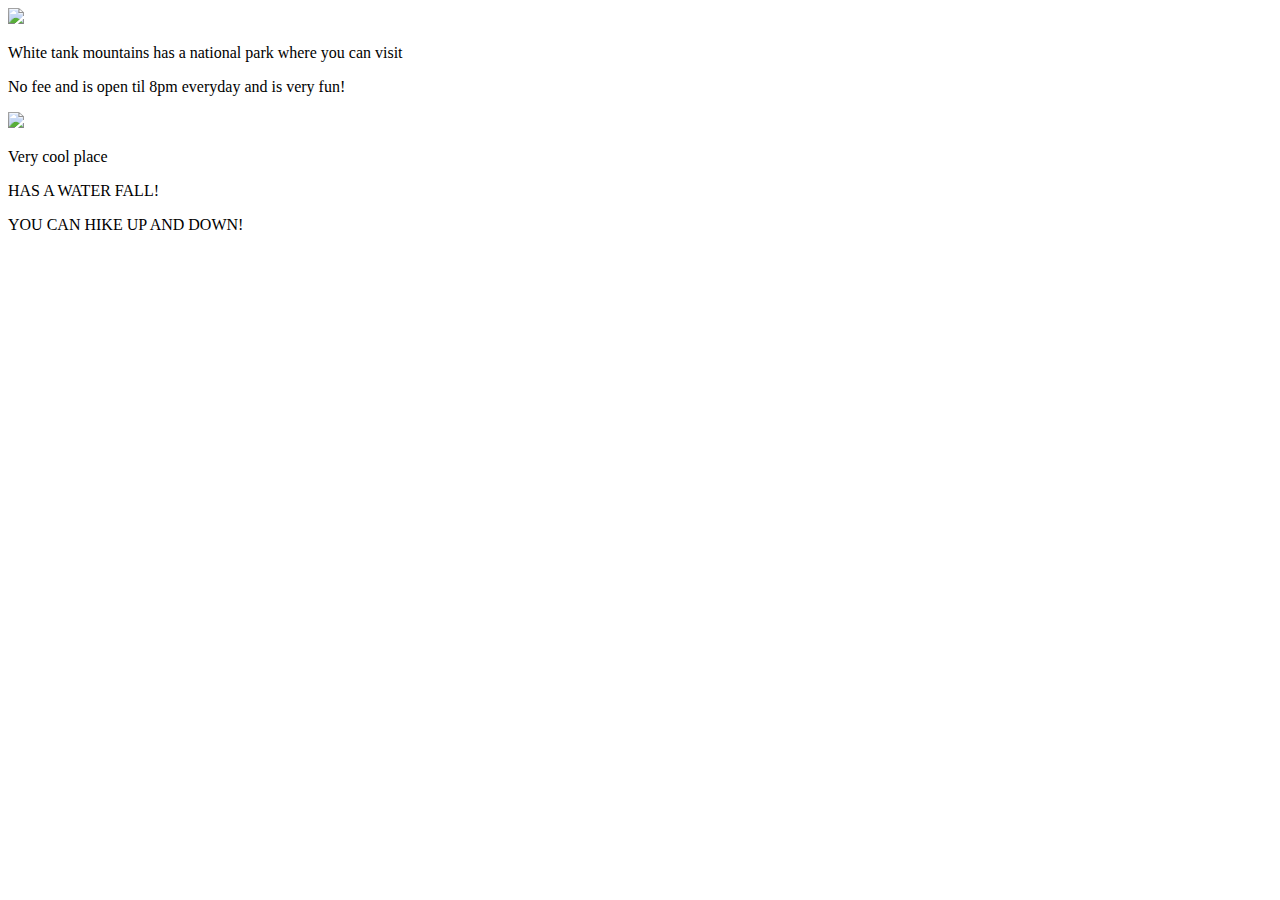
==== CLASSFLEX1.html @ 421ccd5e "Add files via upload" ====
<!DOCTYPE html>
<html lang="en">
<head>
    <meta charset="UTF-8">
    <meta http-equiv="X-UA-Compatible" content="IE=edge">
    <meta name="viewport" content="width=device-width, initial-scale=1.0">
    <title>CLass-flex-1</title>
    <link rel="stylesheet" href="/remake8-25/CLASSFLEX1.css">
</head>
<body>
    <div class="MAIN">
        <div class="LEFT">
            <div class="BOX1"><img src="/remake8-25/FLEX1-IMAGES/PICTURE1.jpg"></div>
            <div class="BOX2"><p>White tank mountains has a national park where you can visit</p></div>
        </div>
        <div class="MIDDLE1">
            <div class="BOX3"><p>No fee and is open til 8pm everyday and is very fun!</p></div>
            <div class="BOX4"><img src="/remake8-25/FLEX1-IMAGES/PICTURE2.jpg"></div>
        </div>
        <div class="MIDDLE2">
            <div class="BOX5"><p>Very cool place</p></div>
            <div class="BOX6"><p>HAS A WATER FALL!</p></div>
            <div class="BOX7"><p>YOU CAN HIKE UP AND DOWN!</p></div>
        </div>
        <div class="RIGHT">
            <div class="BOX8"><iframe src="https://www.youtube.com/embed/Kg2mqi9YJwY" title="YouTube video player" frameborder="0" allow="accelerometer; autoplay; clipboard-write; encrypted-media; gyroscope; picture-in-picture" allowfullscreen></iframe></div>
            <div class="BOX9"><iframe src="https://www.google.com/maps/embed?pb=!1m18!1m12!1m3!1d3323.106488488179!2d-112.5061226845699!3d33.602541380730685!2m3!1f0!2f0!3f0!3m2!1i1024!2i768!4f13.1!3m3!1m2!1s0x872b4e16868ca2c5%3A0x3b0c86046a20b963!2sWhite%20Tank%20Mountain%20Regional%20Park%20Family%20Campground!5e0!3m2!1sen!2sus!4v1661901452884!5m2!1sen!2sus" style="border:0;" allowfullscreen="" loading="lazy" referrerpolicy="no-referrer-when-downgrade"></iframe></div>
        </div>
    </div>
</body>
</html>
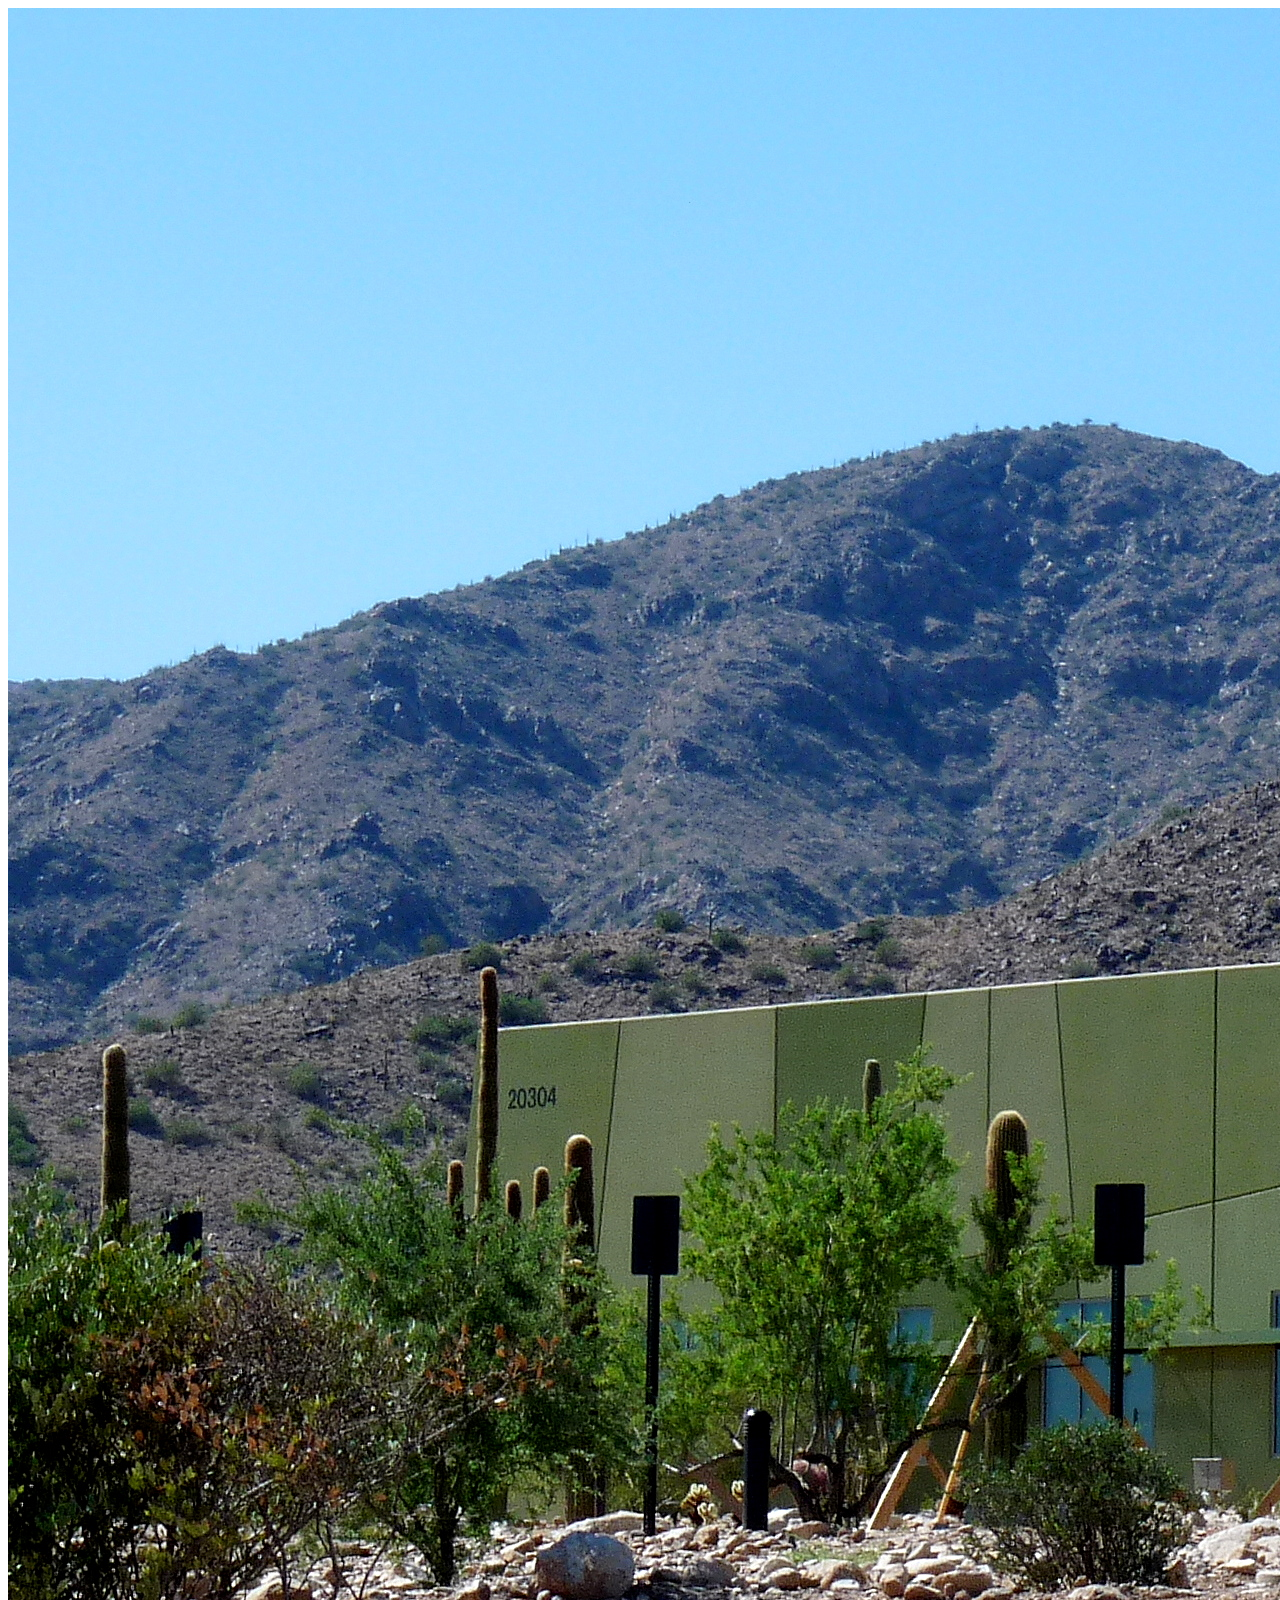
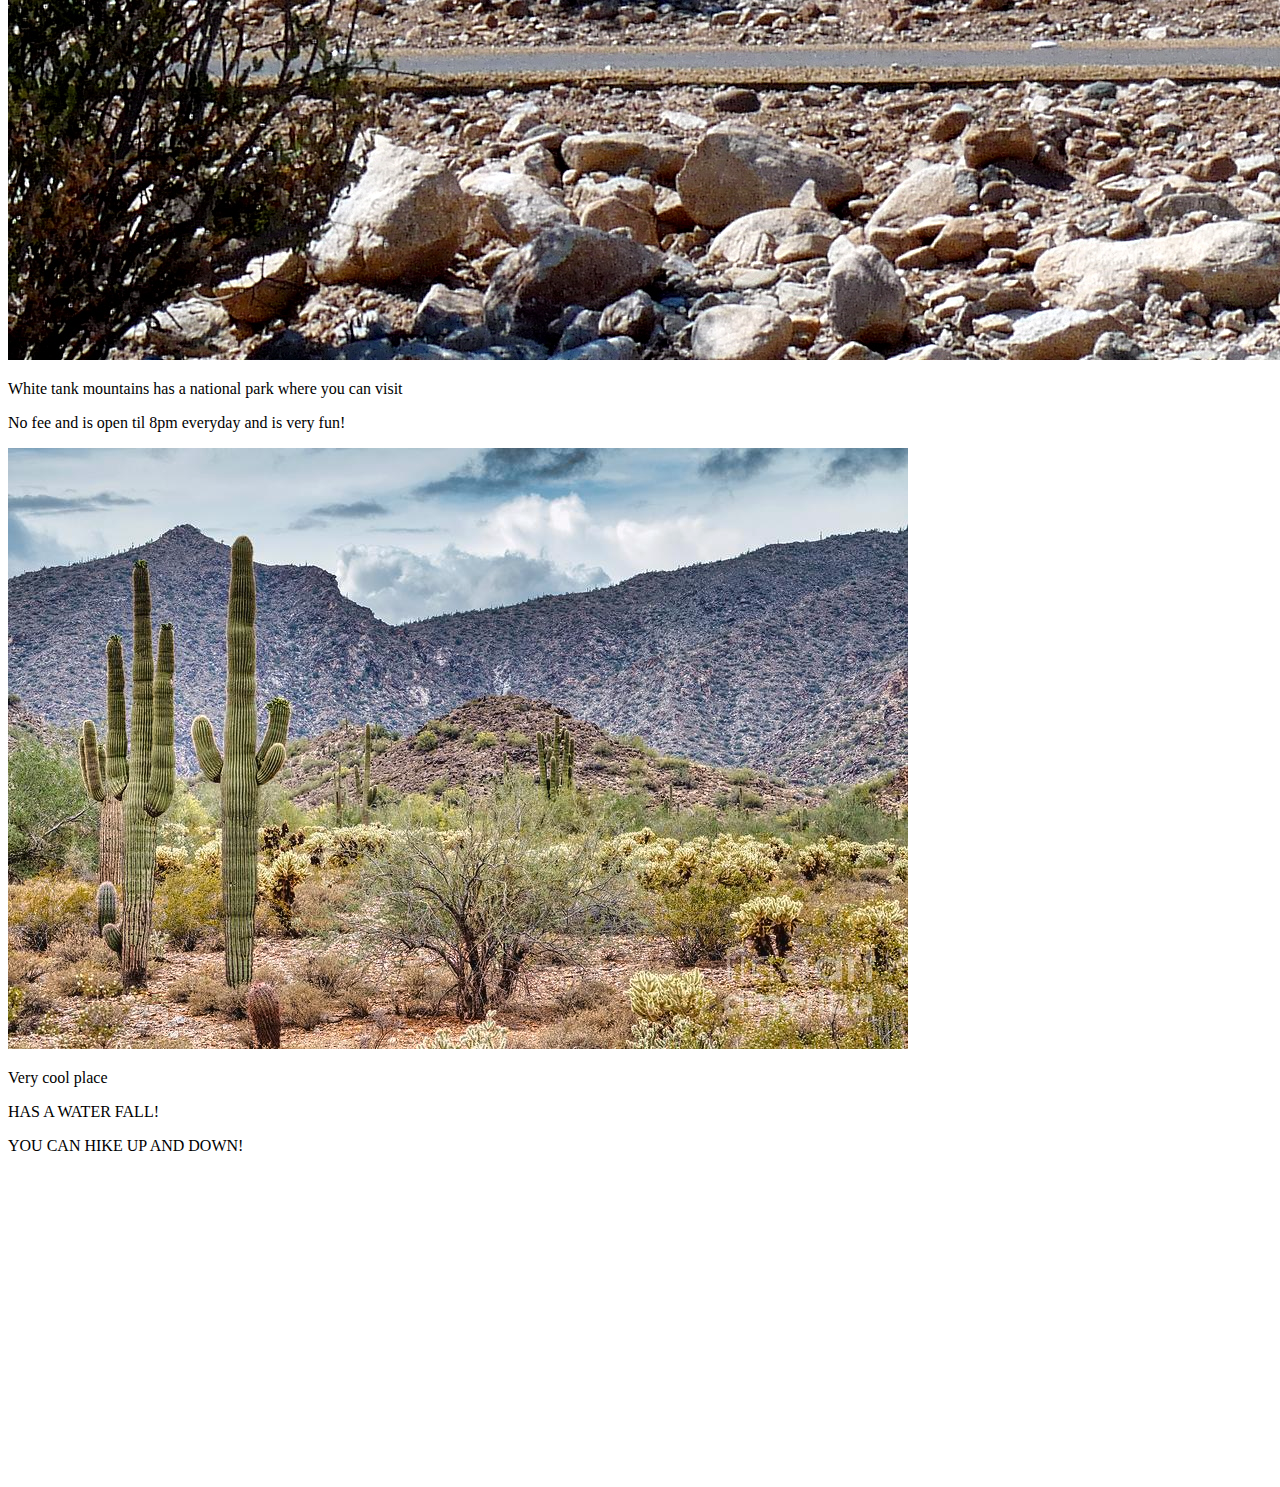
==== commit 92b3e37c: "Update CLASSFLEX1.html" ====
--- a/CLASSFLEX1.html
+++ b/CLASSFLEX1.html
@@ -10,12 +10,12 @@
 <body>
     <div class="MAIN">
         <div class="LEFT">
-            <div class="BOX1"><img src="/remake8-25/FLEX1-IMAGES/PICTURE1.jpg"></div>
+            <div class="BOX1"><img src="./PICTURE1.jpg"></div>
             <div class="BOX2"><p>White tank mountains has a national park where you can visit</p></div>
         </div>
         <div class="MIDDLE1">
             <div class="BOX3"><p>No fee and is open til 8pm everyday and is very fun!</p></div>
-            <div class="BOX4"><img src="/remake8-25/FLEX1-IMAGES/PICTURE2.jpg"></div>
+            <div class="BOX4"><img src="./PICTURE2.jpg"></div>
         </div>
         <div class="MIDDLE2">
             <div class="BOX5"><p>Very cool place</p></div>
@@ -28,4 +28,4 @@
         </div>
     </div>
 </body>
-</html>+</html>
